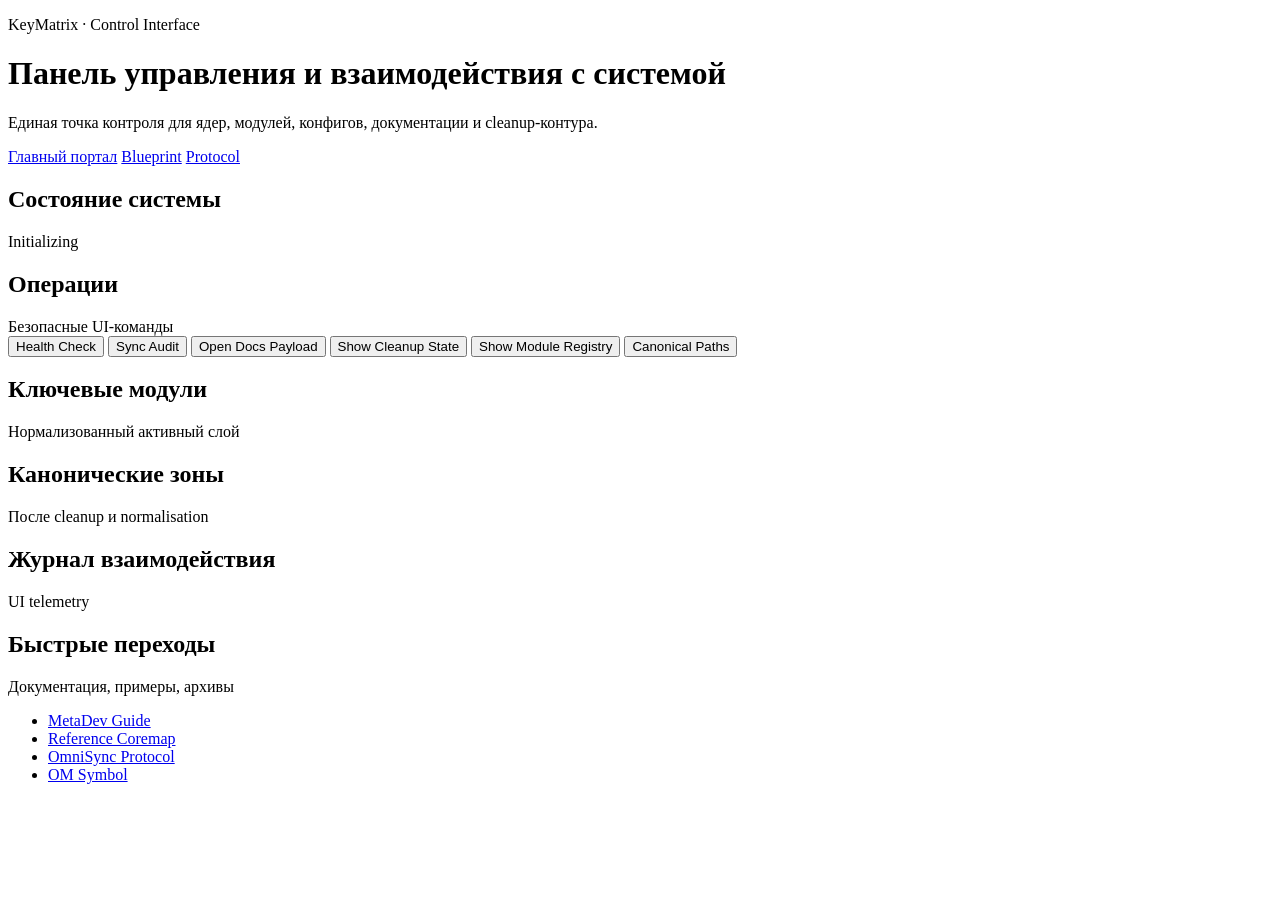
==== docs/control/index.html @ f42d0fe6 "Add system control interface entrypoint" ====
<!DOCTYPE html>
<html lang="ru">
<head>
  <meta charset="UTF-8" />
  <meta name="viewport" content="width=device-width, initial-scale=1.0" />
  <title>KeyMatrix Control Interface</title>
  <link rel="stylesheet" href="./style.css" />
  <script src="./app.js" defer></script>
</head>
<body>
  <header class="hero">
    <div>
      <p class="eyebrow">KeyMatrix · Control Interface</p>
      <h1>Панель управления и взаимодействия с системой</h1>
      <p class="subtitle">Единая точка контроля для ядер, модулей, конфигов, документации и cleanup-контура.</p>
    </div>
    <nav class="hero-actions">
      <a class="button primary" href="../index.html">Главный портал</a>
      <a class="button" href="../architecture/keymatrix-master-blueprint.json">Blueprint</a>
      <a class="button" href="../reference/keymatrix_sync.md">Protocol</a>
    </nav>
  </header>

  <main class="layout">
    <section class="card status-card">
      <div class="card-header">
        <h2>Состояние системы</h2>
        <span id="system-badge" class="badge">Initializing</span>
      </div>
      <div class="status-grid" id="status-grid"></div>
    </section>

    <section class="card actions-card">
      <div class="card-header">
        <h2>Операции</h2>
        <span class="muted">Безопасные UI-команды</span>
      </div>
      <div class="action-grid">
        <button class="action-button" data-action="health-check">Health Check</button>
        <button class="action-button" data-action="sync-audit">Sync Audit</button>
        <button class="action-button" data-action="open-docs">Open Docs Payload</button>
        <button class="action-button" data-action="show-cleanup">Show Cleanup State</button>
        <button class="action-button" data-action="show-registry">Show Module Registry</button>
        <button class="action-button" data-action="show-canonical-paths">Canonical Paths</button>
      </div>
    </section>

    <section class="card modules-card">
      <div class="card-header">
        <h2>Ключевые модули</h2>
        <span class="muted">Нормализованный активный слой</span>
      </div>
      <div id="modules-list" class="module-list"></div>
    </section>

    <section class="card topology-card">
      <div class="card-header">
        <h2>Канонические зоны</h2>
        <span class="muted">После cleanup и normalisation</span>
      </div>
      <div id="zones-list" class="zone-list"></div>
    </section>

    <section class="card logs-card">
      <div class="card-header">
        <h2>Журнал взаимодействия</h2>
        <span class="muted">UI telemetry</span>
      </div>
      <div id="log-output" class="log-output"></div>
    </section>

    <section class="card quicklinks-card">
      <div class="card-header">
        <h2>Быстрые переходы</h2>
        <span class="muted">Документация, примеры, архивы</span>
      </div>
      <ul class="quicklinks">
        <li><a href="../guides/MetaDevConfig.md">MetaDev Guide</a></li>
        <li><a href="../reference/coremap.svg">Reference Coremap</a></li>
        <li><a href="../reference/keymatrix_sync.md">OmniSync Protocol</a></li>
        <li><a href="../assets/om-symbol.svg">OM Symbol</a></li>
      </ul>
    </section>
  </main>
</body>
</html>
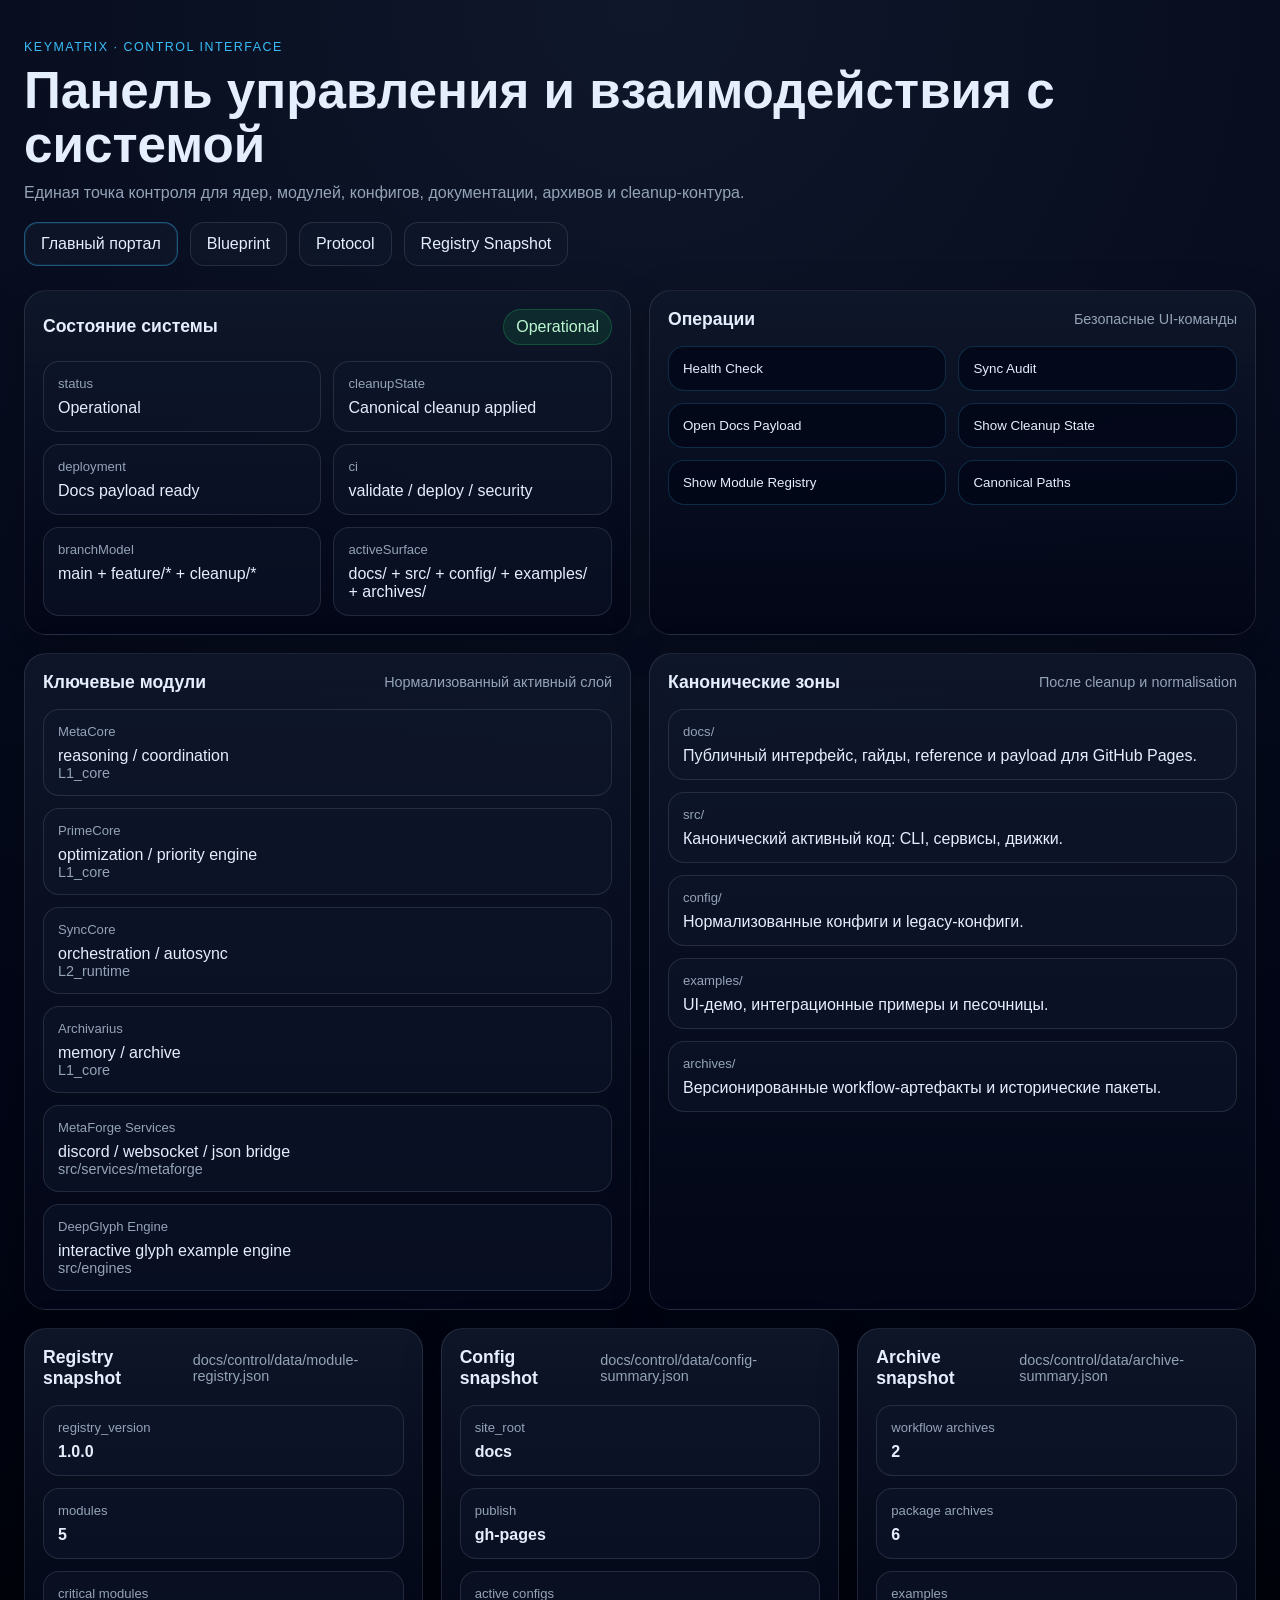
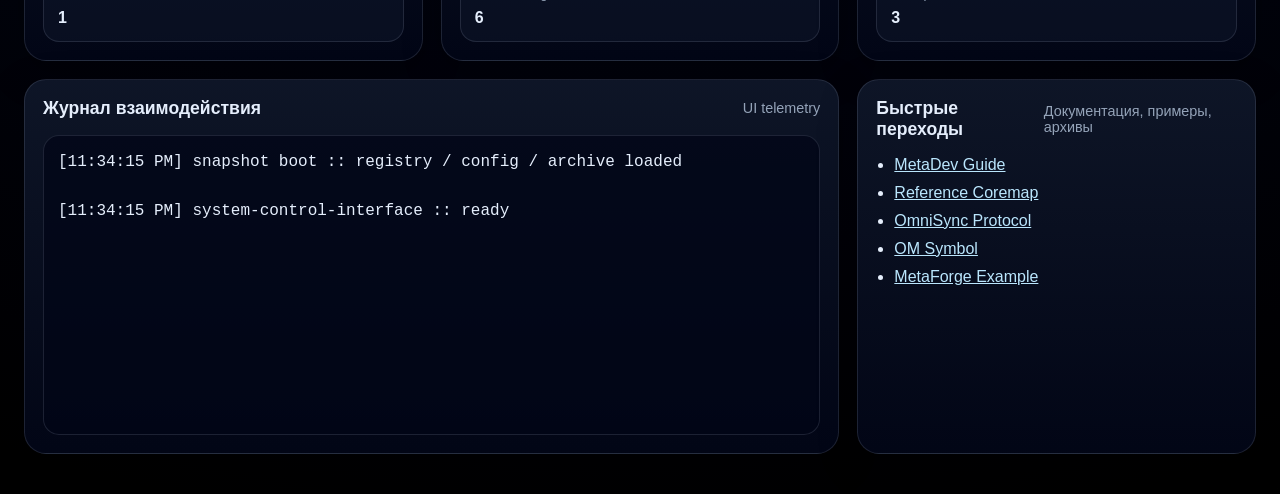
==== commit 79fee4f6: "Enhance system control interface with published snapshots and telemetry panels" ====
--- a/docs/control/index.html
+++ b/docs/control/index.html
@@ -12,12 +12,13 @@
     <div>
       <p class="eyebrow">KeyMatrix · Control Interface</p>
       <h1>Панель управления и взаимодействия с системой</h1>
-      <p class="subtitle">Единая точка контроля для ядер, модулей, конфигов, документации и cleanup-контура.</p>
+      <p class="subtitle">Единая точка контроля для ядер, модулей, конфигов, документации, архивов и cleanup-контура.</p>
     </div>
     <nav class="hero-actions">
       <a class="button primary" href="../index.html">Главный портал</a>
       <a class="button" href="../architecture/keymatrix-master-blueprint.json">Blueprint</a>
       <a class="button" href="../reference/keymatrix_sync.md">Protocol</a>
+      <a class="button" href="./data/module-registry.json">Registry Snapshot</a>
     </nav>
   </header>
 
@@ -61,6 +62,30 @@
       <div id="zones-list" class="zone-list"></div>
     </section>
 
+    <section class="card registry-card">
+      <div class="card-header">
+        <h2>Registry snapshot</h2>
+        <span class="muted">docs/control/data/module-registry.json</span>
+      </div>
+      <div id="registry-summary" class="summary-grid"></div>
+    </section>
+
+    <section class="card config-card">
+      <div class="card-header">
+        <h2>Config snapshot</h2>
+        <span class="muted">docs/control/data/config-summary.json</span>
+      </div>
+      <div id="config-summary" class="summary-grid"></div>
+    </section>
+
+    <section class="card archive-card">
+      <div class="card-header">
+        <h2>Archive snapshot</h2>
+        <span class="muted">docs/control/data/archive-summary.json</span>
+      </div>
+      <div id="archive-summary" class="summary-grid"></div>
+    </section>
+
     <section class="card logs-card">
       <div class="card-header">
         <h2>Журнал взаимодействия</h2>
@@ -79,6 +104,7 @@
         <li><a href="../reference/coremap.svg">Reference Coremap</a></li>
         <li><a href="../reference/keymatrix_sync.md">OmniSync Protocol</a></li>
         <li><a href="../assets/om-symbol.svg">OM Symbol</a></li>
+        <li><a href="../../examples/integrations/metaforge/web_interface.html">MetaForge Example</a></li>
       </ul>
     </section>
   </main>
--- a/docs/control/style.css
+++ b/docs/control/style.css
@@ -0,0 +1,189 @@
+:root {
+  --bg: #020617;
+  --panel: #0f172a;
+  --panel-2: #111827;
+  --border: rgba(148, 163, 184, 0.18);
+  --text: #e5eefc;
+  --muted: #94a3b8;
+  --accent: #38bdf8;
+  --accent-2: #22c55e;
+  --warning: #f59e0b;
+}
+
+* { box-sizing: border-box; }
+body {
+  margin: 0;
+  background: radial-gradient(circle at top, #0f172a 0%, #020617 55%, #000 100%);
+  color: var(--text);
+  font-family: Arial, sans-serif;
+}
+
+.hero {
+  max-width: 1280px;
+  margin: 0 auto;
+  padding: 40px 24px 24px;
+  display: flex;
+  flex-wrap: wrap;
+  align-items: flex-start;
+  justify-content: space-between;
+  gap: 20px;
+}
+
+.eyebrow {
+  color: var(--accent);
+  text-transform: uppercase;
+  letter-spacing: .12em;
+  font-size: .78rem;
+  margin: 0 0 10px;
+}
+
+h1 {
+  margin: 0 0 12px;
+  font-size: clamp(2rem, 4vw, 3.2rem);
+  line-height: 1.05;
+}
+
+.subtitle {
+  max-width: 780px;
+  color: var(--muted);
+  margin: 0;
+}
+
+.hero-actions {
+  display: flex;
+  flex-wrap: wrap;
+  gap: 12px;
+}
+
+.button {
+  text-decoration: none;
+  color: var(--text);
+  border: 1px solid var(--border);
+  background: rgba(15, 23, 42, 0.75);
+  padding: 12px 16px;
+  border-radius: 14px;
+}
+
+.button.primary {
+  border-color: rgba(56, 189, 248, 0.4);
+  box-shadow: 0 0 0 1px rgba(56, 189, 248, 0.1) inset;
+}
+
+.layout {
+  max-width: 1280px;
+  margin: 0 auto;
+  padding: 0 24px 40px;
+  display: grid;
+  grid-template-columns: repeat(12, minmax(0, 1fr));
+  gap: 18px;
+}
+
+.card {
+  background: linear-gradient(180deg, rgba(15,23,42,0.92), rgba(2,6,23,0.95));
+  border: 1px solid var(--border);
+  border-radius: 22px;
+  padding: 18px;
+  box-shadow: 0 12px 40px rgba(0,0,0,0.24);
+}
+
+.card-header {
+  display: flex;
+  align-items: center;
+  justify-content: space-between;
+  gap: 16px;
+  margin-bottom: 16px;
+}
+
+.card h2 {
+  margin: 0;
+  font-size: 1.1rem;
+}
+
+.muted { color: var(--muted); font-size: .9rem; }
+.badge {
+  padding: 8px 12px;
+  border-radius: 999px;
+  background: rgba(34,197,94,0.12);
+  color: #bbf7d0;
+  border: 1px solid rgba(34,197,94,0.25);
+}
+
+.status-card { grid-column: span 6; }
+.actions-card { grid-column: span 6; }
+.modules-card { grid-column: span 6; }
+.topology-card { grid-column: span 6; }
+.registry-card { grid-column: span 4; }
+.config-card { grid-column: span 4; }
+.archive-card { grid-column: span 4; }
+.logs-card { grid-column: span 8; }
+.quicklinks-card { grid-column: span 4; }
+
+.status-grid {
+  display: grid;
+  grid-template-columns: repeat(2, minmax(0, 1fr));
+  gap: 12px;
+}
+
+.status-item, .zone-item, .module-item, .summary-item {
+  border: 1px solid var(--border);
+  border-radius: 16px;
+  padding: 14px;
+  background: rgba(15,23,42,0.55);
+}
+
+.status-label, .zone-title, .module-title, .summary-title {
+  font-size: .82rem;
+  color: var(--muted);
+  margin-bottom: 8px;
+}
+
+.status-value, .summary-value {
+  font-size: 1rem;
+  font-weight: 700;
+}
+
+.action-grid {
+  display: grid;
+  grid-template-columns: repeat(2, minmax(0, 1fr));
+  gap: 12px;
+}
+
+.action-button {
+  border: 1px solid rgba(56, 189, 248, 0.2);
+  background: rgba(2,6,23,0.75);
+  color: var(--text);
+  padding: 14px;
+  border-radius: 16px;
+  cursor: pointer;
+  text-align: left;
+}
+
+.action-button:hover { border-color: rgba(56, 189, 248, 0.4); }
+.module-list, .zone-list, .summary-grid {
+  display: grid;
+  gap: 12px;
+}
+
+.log-output {
+  min-height: 300px;
+  border-radius: 16px;
+  border: 1px solid var(--border);
+  background: rgba(2,6,23,0.75);
+  padding: 14px;
+  font-family: ui-monospace, SFMono-Regular, Menlo, monospace;
+  white-space: pre-wrap;
+  line-height: 1.55;
+}
+
+.quicklinks {
+  margin: 0;
+  padding-left: 18px;
+}
+.quicklinks li { margin-bottom: 10px; }
+.quicklinks a { color: #bae6fd; }
+
+@media (max-width: 980px) {
+  .status-card, .actions-card, .modules-card, .topology-card, .registry-card, .config-card, .archive-card, .logs-card, .quicklinks-card {
+    grid-column: 1 / -1;
+  }
+}
